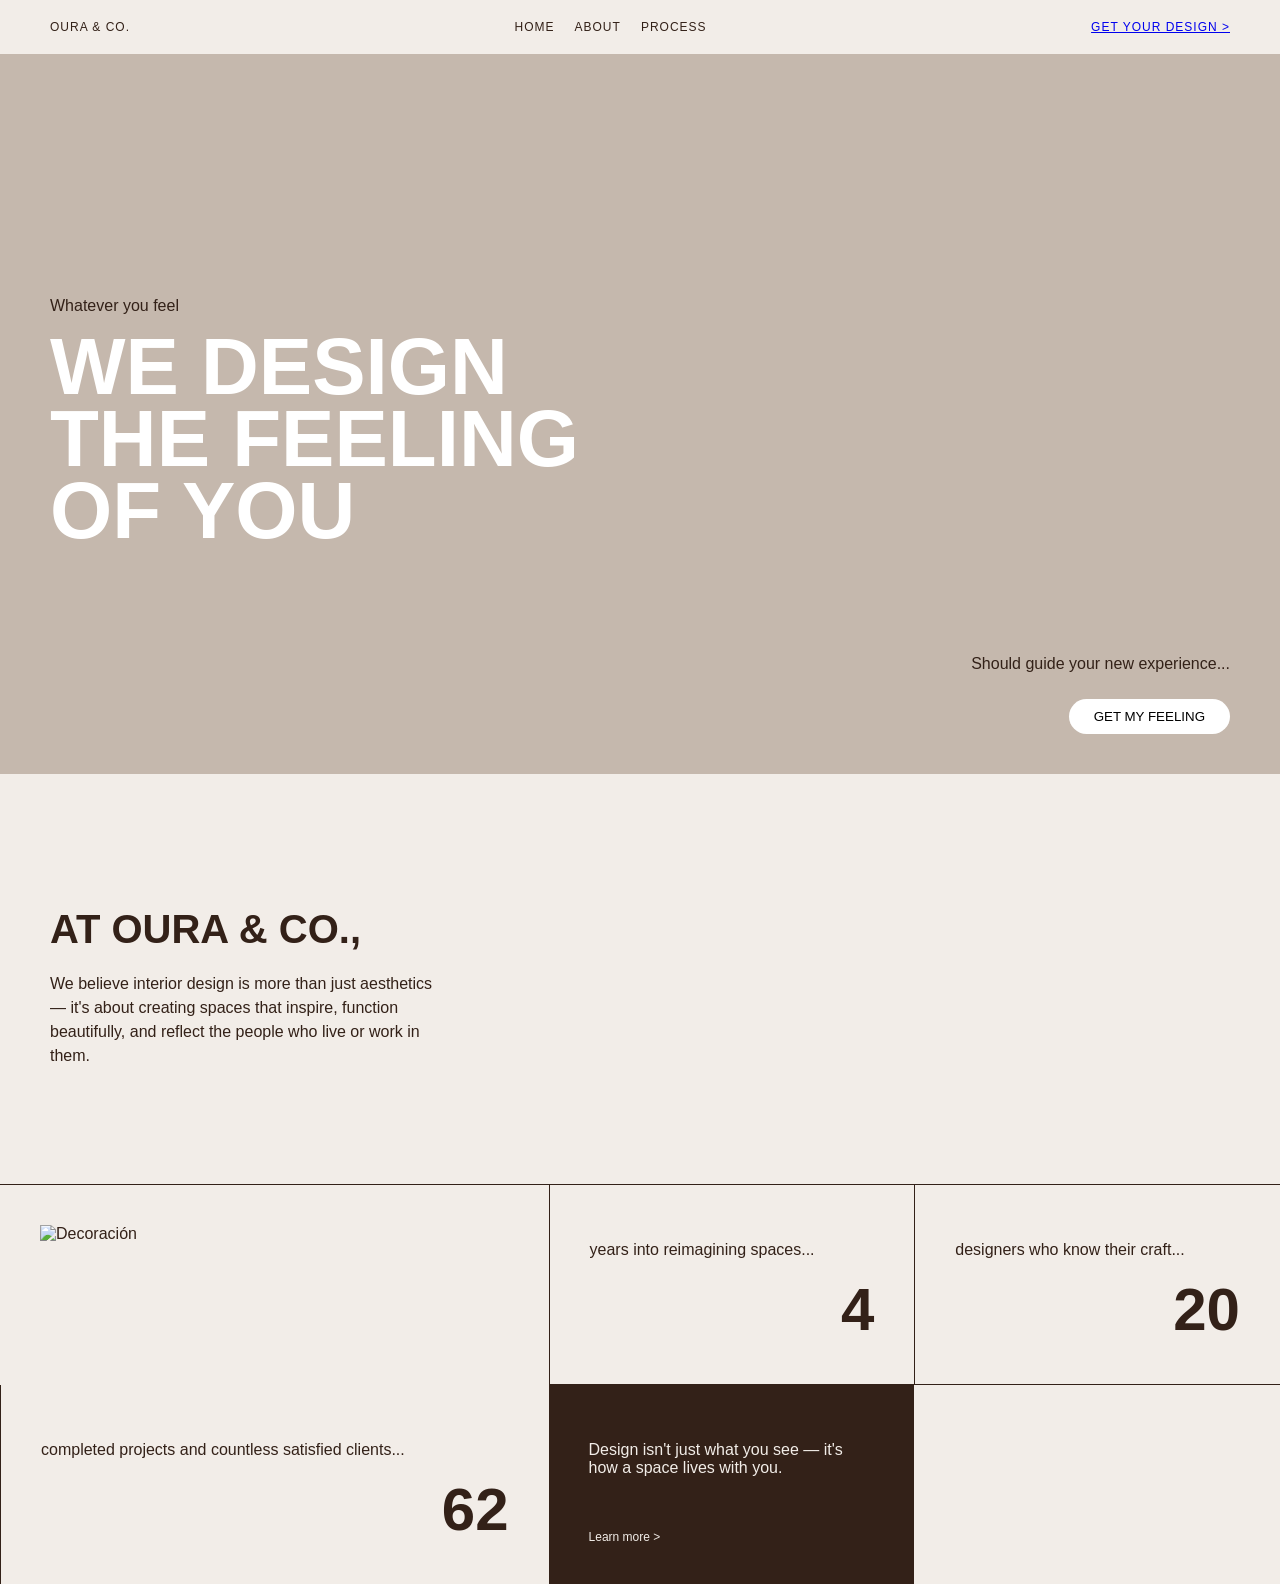
==== index.html @ 947e29e9 "primer avance 21-04-26" ====
<!DOCTYPE html>
<html lang="es">
<head>
    <meta charset="UTF-8">
    <meta name="viewport" content="width=device-width, initial-scale=1.0">
    <title>Oura & Co. - Landing Page</title>
    <link rel="stylesheet" href="styles.css">
</head>
<body>

    <nav class="navbar">
        <div class="logo">OURA & CO.</div>
        <ul class="nav-links">
            <li><a href="#">HOME</a></li>
            <li><a href="#">ABOUT</a></li>
            <li><a href="#">PROCESS</a></li>
        </ul>
        <a href="#" class="nav-cta">GET YOUR DESIGN ></a>
    </nav>

    <header class="hero">
        <div class="hero-content">
            <p class="hero-subtitle">Whatever you feel</p>
            <h1 class="hero-title">WE DESIGN THE FEELING OF YOU</h1>
        </div>
        <div class="hero-footer">
            <p>Should guide your new experience...</p>
            <button class="btn-primary">GET MY FEELING</button>
        </div>
    </header>

    <section class="intro">
        <div class="intro-text">
            <h2>AT <span>OURA & CO.,</span></h2>
            <p>We believe interior design is more than just aesthetics — it's about creating spaces that inspire, function beautifully, and reflect the people who live or work in them.</p>
        </div>
    </section>

    <section class="stats-grid">
        <div class="grid-item image-box">
            <img src="AQUI AGREGAS LA IMAGEN" alt="Decoración">
        </div>
        <div class="grid-item border-left border-bottom">
            <p>years into reimagining spaces...</p>
            <span class="number">4</span>
        </div>
        <div class="grid-item border-left border-bottom">
            <p>designers who know their craft...</p>
            <span class="number">20</span>
        </div>
        <div class="grid-item border-left">
            <p>completed projects and countless satisfied clients...</p>
            <span class="number">62</span>
        </div>
        <div class="grid-item dark-box">
            <p>Design isn't just what you see — it's how a space lives with you.</p>
            <a href="#">Learn more ></a>
        </div>
    </section>

</body>
</html>
---- styles.css ----
/* Configuración General */
body {
    margin: 0;
    padding: 0;
    font-family: Arial, sans-serif;
    background-color: #f2ede8; 
    color: #332118; 
}

/* Navegación */
.navbar {
    display: flex;
    justify-content: space-between;
    align-items: center;
    padding: 20px 50px;
    font-size: 12px;
    letter-spacing: 1px;
}

.nav-links {
    list-style: none;
    display: flex;
    gap: 20px;
    margin: 0;
    padding: 0;
}

.nav-links a {
    text-decoration: none;
    color: #332118;
}

/* Hero Section */
.hero {
    height: 80vh;
    background-color: #c5b8ad; 
    display: flex;
    flex-direction: column;
    justify-content: center;
    padding: 0 50px;
    position: relative;
}

.hero-title {
    font-size: 80px;
    line-height: 0.9;
    margin: 0;
    max-width: 600px;
    color: #fff;
}

.hero-footer {
    position: absolute;
    bottom: 40px;
    right: 50px;
    text-align: right;
    max-width: 300px;
}

.btn-primary {
    background: #fff;
    border: none;
    padding: 10px 25px;
    border-radius: 20px;
    cursor: pointer;
    margin-top: 10px;
}

/* Intro Section */
.intro {
    padding: 100px 50px;
}

.intro h2 {
    font-size: 40px;
    margin-bottom: 20px;
}

.intro p {
    max-width: 400px;
    line-height: 1.5;
}

.stats-grid {
    display: grid;
    grid-template-columns: 1.5fr 1fr 1fr; 
    border-top: 1px solid #332118;
}

.grid-item {
    padding: 40px;
    display: flex;
    flex-direction: column;
    justify-content: space-between;
}

.border-left { border-left: 1px solid #332118; }
.border-bottom { border-bottom: 1px solid #332118; }

.number {
    font-size: 60px;
    font-weight: bold;
    align-self: flex-end;
}

.image-box img {
    width: 100%;
    height: auto;
}

.dark-box {
    background-color: #332118;
    color: #f2ede8;
}

.dark-box a {
    color: #f2ede8;
    text-decoration: none;
    font-size: 12px;
}
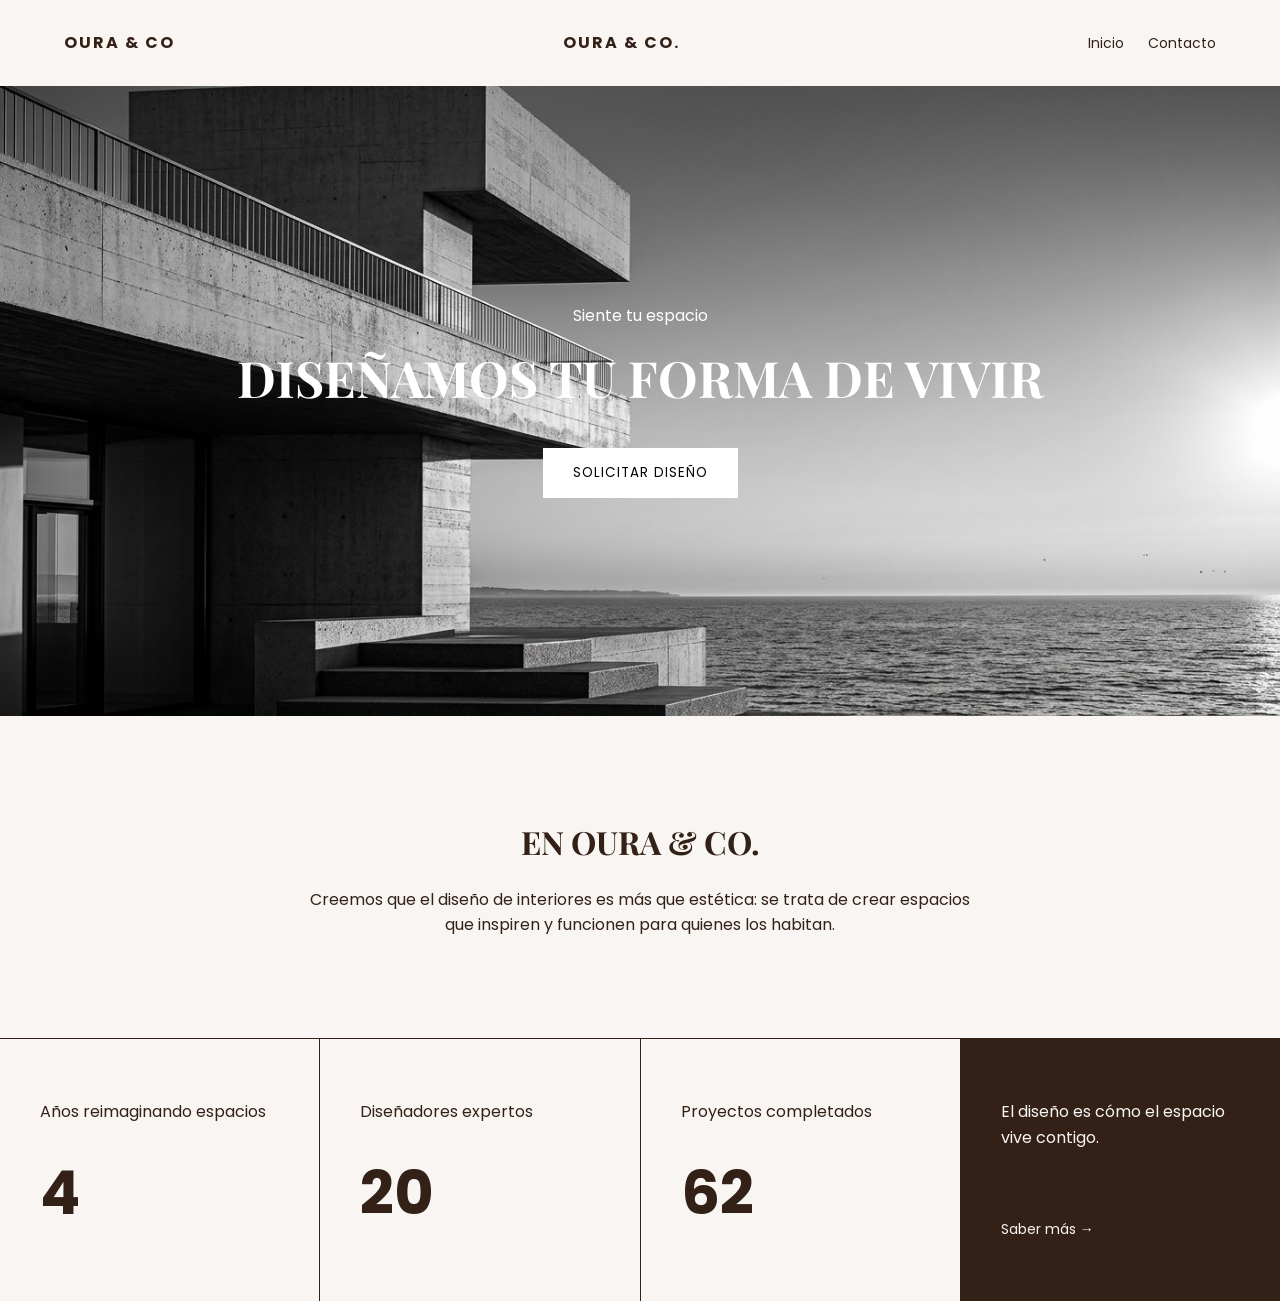
==== commit 9a256edd: "cambios en clase" ====
--- a/index.html
+++ b/index.html
@@ -3,58 +3,50 @@
 <head>
     <meta charset="UTF-8">
     <meta name="viewport" content="width=device-width, initial-scale=1.0">
-    <title>Oura & Co. - Landing Page</title>
+    <title>Oura & Co | Diseño de Interiores</title>
     <link rel="stylesheet" href="styles.css">
+    <link href="https://fonts.googleapis.com/css2?family=Playfair+Display:wght@700&family=Poppins:wght@300;400&display=swap" rel="stylesheet">
 </head>
 <body>
 
-    <nav class="navbar">
+    <nav class="navegacion">
+        <div class="logo"><a href="index.html" class="logo_link">OURA & CO</a></div>
         <div class="logo">OURA & CO.</div>
-        <ul class="nav-links">
-            <li><a href="#">HOME</a></li>
-            <li><a href="#">ABOUT</a></li>
-            <li><a href="#">PROCESS</a></li>
-        </ul>
-        <a href="#" class="nav-cta">GET YOUR DESIGN ></a>
+        <div class="enlaces">
+            <a href="inicio.html">Inicio</a>
+            <a href="contacto.html">Contacto</a>
+        </div>
     </nav>
 
-    <header class="hero">
-        <div class="hero-content">
-            <p class="hero-subtitle">Whatever you feel</p>
-            <h1 class="hero-title">WE DESIGN THE FEELING OF YOU</h1>
-        </div>
-        <div class="hero-footer">
-            <p>Should guide your new experience...</p>
-            <button class="btn-primary">GET MY FEELING</button>
+    <header class="portada">
+        <div class="contenido-portada">
+            <p>Siente tu espacio</p>
+            <h1>DISEÑAMOS TU FORMA DE VIVIR</h1>
+            <button class="boton">SOLICITAR DISEÑO</button>
         </div>
     </header>
 
-    <section class="intro">
-        <div class="intro-text">
-            <h2>AT <span>OURA & CO.,</span></h2>
-            <p>We believe interior design is more than just aesthetics — it's about creating spaces that inspire, function beautifully, and reflect the people who live or work in them.</p>
-        </div>
+    <section class="introduccion">
+        <h2>EN OURA & CO.</h2>
+        <p>Creemos que el diseño de interiores es más que estética: se trata de crear espacios que inspiren y funcionen para quienes los habitan.</p>
     </section>
 
-    <section class="stats-grid">
-        <div class="grid-item image-box">
-            <img src="AQUI AGREGAS LA IMAGEN" alt="Decoración">
+    <section class="estadisticas">
+        <div class="caja-estadistica">
+            <p>Años reimaginando espacios</p>
+            <span class="numero">4</span>
         </div>
-        <div class="grid-item border-left border-bottom">
-            <p>years into reimagining spaces...</p>
-            <span class="number">4</span>
+        <div class="caja-estadistica">
+            <p>Diseñadores expertos</p>
+            <span class="numero">20</span>
         </div>
-        <div class="grid-item border-left border-bottom">
-            <p>designers who know their craft...</p>
-            <span class="number">20</span>
+        <div class="caja-estadistica">
+            <p>Proyectos completados</p>
+            <span class="numero">62</span>
         </div>
-        <div class="grid-item border-left">
-            <p>completed projects and countless satisfied clients...</p>
-            <span class="number">62</span>
-        </div>
-        <div class="grid-item dark-box">
-            <p>Design isn't just what you see — it's how a space lives with you.</p>
-            <a href="#">Learn more ></a>
+        <div class="caja-oscura">
+            <p>El diseño es cómo el espacio vive contigo.</p>
+            <a href="#">Saber más →</a>
         </div>
     </section>
 
--- a/styles.css
+++ b/styles.css
@@ -1,120 +1,120 @@
-/* Configuración General */
-body {
+/* Reset básico */
+* {
     margin: 0;
     padding: 0;
-    font-family: Arial, sans-serif;
-    background-color: #f2ede8; 
-    color: #332118; 
+    box-sizing: border-box;
+}
+
+body {
+    font-family: 'Poppins', sans-serif;
+    background-color: #f8f5f2;
+    color: #332118;
+    line-height: 1.6;
 }
 
 /* Navegación */
-.navbar {
+.navegacion {
+    background-position: center; 
     display: flex;
     justify-content: space-between;
     align-items: center;
-    padding: 20px 50px;
-    font-size: 12px;
+    padding: 30px 5%;
+}
+
+.logo {
+    font-weight: bold;
+    letter-spacing: 2px;
+}
+.logo_link{
+    text-decoration: none;
+}
+
+.logo_link{
+    color: #332118;
+}
+
+.enlaces a {
+    text-decoration: none;
+    color: #332118;
+    margin-left: 20px;
+    font-size: 14px;
+}
+
+.portada {
+    background-image: url("imagenes/image-ban.png");
+    background-repeat: no-repeat;
+    background-size: cover; 
+    height: 70vh;
+    background-size: cover;
+    background-position: center;
+    display: flex;
+    align-items: center;
+    justify-content: center;
+    text-align: center;
+    color: white;
+}
+
+.contenido-portada h1 {
+    font-family: 'Playfair Display', serif;
+    font-size: 50px;
+    margin: 10px 0 30px;
+}
+
+.boton {
+    background-color: white;
+    border: none;
+    padding: 15px 30px;
+    cursor: pointer;
+    font-family: 'Poppins', sans-serif;
     letter-spacing: 1px;
 }
 
-.nav-links {
-    list-style: none;
-    display: flex;
-    gap: 20px;
-    margin: 0;
-    padding: 0;
+/* Sección Intro */
+.introduccion {
+    padding: 100px 5%;
+    text-align: center;
+    max-width: 800px;
+    margin: 0 auto;
 }
 
-.nav-links a {
-    text-decoration: none;
-    color: #332118;
-}
-
-/* Hero Section */
-.hero {
-    height: 80vh;
-    background-color: #c5b8ad; 
-    display: flex;
-    flex-direction: column;
-    justify-content: center;
-    padding: 0 50px;
-    position: relative;
-}
-
-.hero-title {
-    font-size: 80px;
-    line-height: 0.9;
-    margin: 0;
-    max-width: 600px;
-    color: #fff;
-}
-
-.hero-footer {
-    position: absolute;
-    bottom: 40px;
-    right: 50px;
-    text-align: right;
-    max-width: 300px;
-}
-
-.btn-primary {
-    background: #fff;
-    border: none;
-    padding: 10px 25px;
-    border-radius: 20px;
-    cursor: pointer;
-    margin-top: 10px;
-}
-
-/* Intro Section */
-.intro {
-    padding: 100px 50px;
-}
-
-.intro h2 {
-    font-size: 40px;
+.introduccion h2 {
+    font-family: 'Playfair Display', serif;
+    font-size: 32px;
     margin-bottom: 20px;
 }
 
-.intro p {
-    max-width: 400px;
-    line-height: 1.5;
-}
-
-.stats-grid {
-    display: grid;
-    grid-template-columns: 1.5fr 1fr 1fr; 
+/* Estadísticas */
+.estadisticas {
+    display: flex;
+    flex-wrap: wrap;
     border-top: 1px solid #332118;
 }
 
-.grid-item {
-    padding: 40px;
+.caja-estadistica, .caja-oscura {
+    flex: 1;
+    min-width: 250px;
+    padding: 60px 40px;
+    border-right: 1px solid #332118;
     display: flex;
     flex-direction: column;
     justify-content: space-between;
 }
 
-.border-left { border-left: 1px solid #332118; }
-.border-bottom { border-bottom: 1px solid #332118; }
-
-.number {
+.numero {
     font-size: 60px;
     font-weight: bold;
-    align-self: flex-end;
+    margin-top: 20px;
 }
 
-.image-box img {
-    width: 100%;
-    height: auto;
+.caja-oscura {
+    background-color: #332118;
+    color: #f8f5f2;
+    border-right: none;
 }
 
-.dark-box {
-    background-color: #332118;
-    color: #f2ede8;
-}
-
-.dark-box a {
-    color: #f2ede8;
+.caja-oscura a {
+    color: #f8f5f2;
     text-decoration: none;
-    font-size: 12px;
+    margin-top: 20px;
+    font-size: 14px;
 }
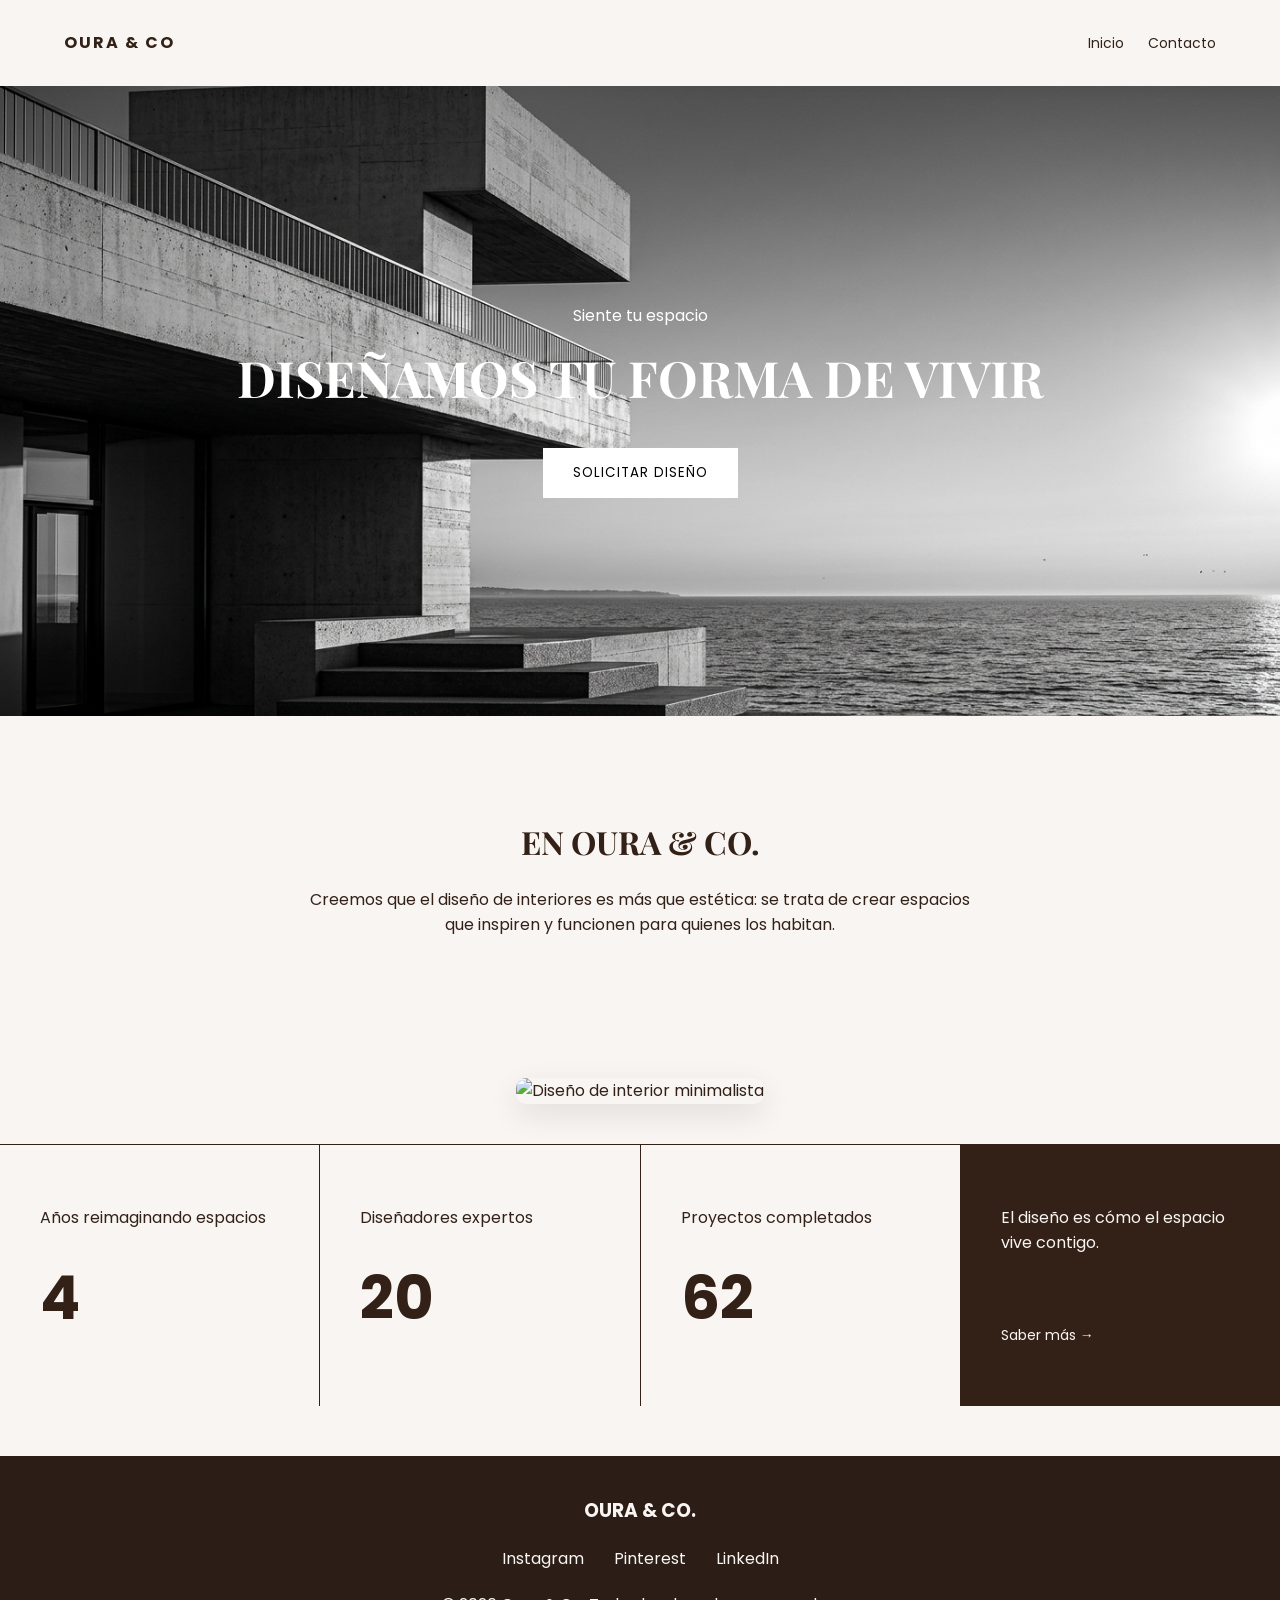
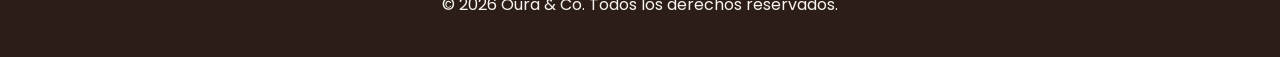
==== commit df66bcfd: "Add files via upload" ====
--- a/index.html
+++ b/index.html
@@ -11,7 +11,6 @@
 
     <nav class="navegacion">
         <div class="logo"><a href="index.html" class="logo_link">OURA & CO</a></div>
-        <div class="logo">OURA & CO.</div>
         <div class="enlaces">
             <a href="inicio.html">Inicio</a>
             <a href="contacto.html">Contacto</a>
@@ -26,29 +25,52 @@
         </div>
     </header>
 
-    <section class="introduccion">
-        <h2>EN OURA & CO.</h2>
-        <p>Creemos que el diseño de interiores es más que estética: se trata de crear espacios que inspiren y funcionen para quienes los habitan.</p>
-    </section>
+    <!-- CAMBIO: Etiqueta semántica <main> (Checklist 5.2) -->
+    <main>
+        <section class="introduccion">
+            <h2>EN OURA & CO.</h2>
+            <p>Creemos que el diseño de interiores es más que estética: se trata de crear espacios que inspiren y funcionen para quienes los habitan.</p>
+        </section>
 
-    <section class="estadisticas">
-        <div class="caja-estadistica">
-            <p>Años reimaginando espacios</p>
-            <span class="numero">4</span>
+        <!-- CAMBIO: Imagen añadida con estilos en línea (Checklist 5.3) -->
+        <div style="text-align: center; margin: 40px 5%;">
+            <img src="https://images.unsplash.com/photo-1600210492486-724fe5c67fb0?w=800" alt="Diseño de interior minimalista" style="max-width: 100%; border-radius: 10px; box-shadow: 0 10px 30px rgba(0,0,0,0.1);">
         </div>
-        <div class="caja-estadistica">
-            <p>Diseñadores expertos</p>
-            <span class="numero">20</span>
+
+        <section class="estadisticas">
+            <div class="caja-estadistica">
+                <p>Años reimaginando espacios</p>
+                <span class="numero">4</span>
+            </div>
+            <div class="caja-estadistica">
+                <p>Diseñadores expertos</p>
+                <span class="numero">20</span>
+            </div>
+            <div class="caja-estadistica">
+                <p>Proyectos completados</p>
+                <span class="numero">62</span>
+            </div>
+            <div class="caja-oscura">
+                <p>El diseño es cómo el espacio vive contigo.</p>
+                <a href="#">Saber más →</a>
+            </div>
+        </section>
+    </main>
+
+    <!-- CAMBIO: Etiqueta semántica <footer> y listas <ul> <li> (Checklist 5.2 y 5.3) -->
+    <footer class="pie-pagina">
+        <div class="contenido-footer">
+            <h3>OURA & CO.</h3>
+            <ul>
+                <li><a href="#">Instagram</a></li>
+                <li><a href="#">Pinterest</a></li>
+                <li><a href="#">LinkedIn</a></li>
+            </ul>
         </div>
-        <div class="caja-estadistica">
-            <p>Proyectos completados</p>
-            <span class="numero">62</span>
-        </div>
-        <div class="caja-oscura">
-            <p>El diseño es cómo el espacio vive contigo.</p>
-            <a href="#">Saber más →</a>
-        </div>
-    </section>
+        <p>&copy; 2026 Oura & Co. Todos los derechos reservados.</p>
+    </footer>
 
+    <!-- CAMBIO: Vinculación del archivo JS para interactividad -->
+    <script src="js/app.js"></script>
 </body>
 </html>
--- a/styles.css
+++ b/styles.css
@@ -1,4 +1,3 @@
-/* Reset básico */
 * {
     margin: 0;
     padding: 0;
@@ -12,9 +11,17 @@
     line-height: 1.6;
 }
 
-/* Navegación */
+html {
+    scroll-behavior: smooth;
+}
+
 .navegacion {
-    background-position: center; 
+    position: sticky;
+    top: 0;
+    background-color: rgba(248, 245, 242, 0.95);
+    z-index: 1000;
+    backdrop-filter: blur(5px);
+    box-shadow: 0 2px 15px rgba(0,0,0,0.05);
     display: flex;
     justify-content: space-between;
     align-items: center;
@@ -25,11 +32,9 @@
     font-weight: bold;
     letter-spacing: 2px;
 }
-.logo_link{
+
+.logo_link {
     text-decoration: none;
-}
-
-.logo_link{
     color: #332118;
 }
 
@@ -45,7 +50,6 @@
     background-repeat: no-repeat;
     background-size: cover; 
     height: 70vh;
-    background-size: cover;
     background-position: center;
     display: flex;
     align-items: center;
@@ -67,9 +71,15 @@
     cursor: pointer;
     font-family: 'Poppins', sans-serif;
     letter-spacing: 1px;
+    transition: all 0.3s ease;
 }
 
-/* Sección Intro */
+.boton:hover {
+    transform: scale(1.05);
+    background-color: #523b2c;
+    color: white;
+}
+
 .introduccion {
     padding: 100px 5%;
     text-align: center;
@@ -83,7 +93,6 @@
     margin-bottom: 20px;
 }
 
-/* Estadísticas */
 .estadisticas {
     display: flex;
     flex-wrap: wrap;
@@ -98,6 +107,12 @@
     display: flex;
     flex-direction: column;
     justify-content: space-between;
+    transition: transform 0.3s ease, box-shadow 0.3s ease;
+}
+
+.caja-estadistica:hover {
+    transform: translateY(-10px);
+    box-shadow: 0 15px 30px rgba(0,0,0,0.08);
 }
 
 .numero {
@@ -117,4 +132,67 @@
     text-decoration: none;
     margin-top: 20px;
     font-size: 14px;
+}
+
+@keyframes fadeInUp {
+    from {
+        opacity: 0;
+        transform: translateY(30px);
+    }
+    to {
+        opacity: 1;
+        transform: translateY(0);
+    }
+}
+
+.animar-entrada {
+    animation: fadeInUp 1s ease-out forwards;
+    opacity: 0;
+}
+
+.pie-pagina {
+    background-color: #2c1e16;
+    color: #f8f5f2;
+    text-align: center;
+    padding: 40px 5%;
+    margin-top: 50px;
+}
+
+.pie-pagina ul {
+    list-style: none;
+    display: flex;
+    justify-content: center;
+    gap: 30px;
+    margin: 20px 0;
+}
+
+.pie-pagina a {
+    color: #f8f5f2;
+    text-decoration: none;
+    transition: color 0.3s ease;
+}
+
+.pie-pagina a:hover {
+    color: #a89485;
+}
+
+@media (max-width: 768px) {
+    .navegacion {
+        flex-direction: column;
+        gap: 15px;
+        padding: 20px 5%;
+    }
+    
+    .contenido-portada h1 {
+        font-size: 35px;
+    }
+    
+    .estadisticas {
+        flex-direction: column;
+    }
+    
+    .caja-estadistica, .caja-oscura {
+        border-right: none;
+        border-bottom: 1px solid #332118;
+    }
 }
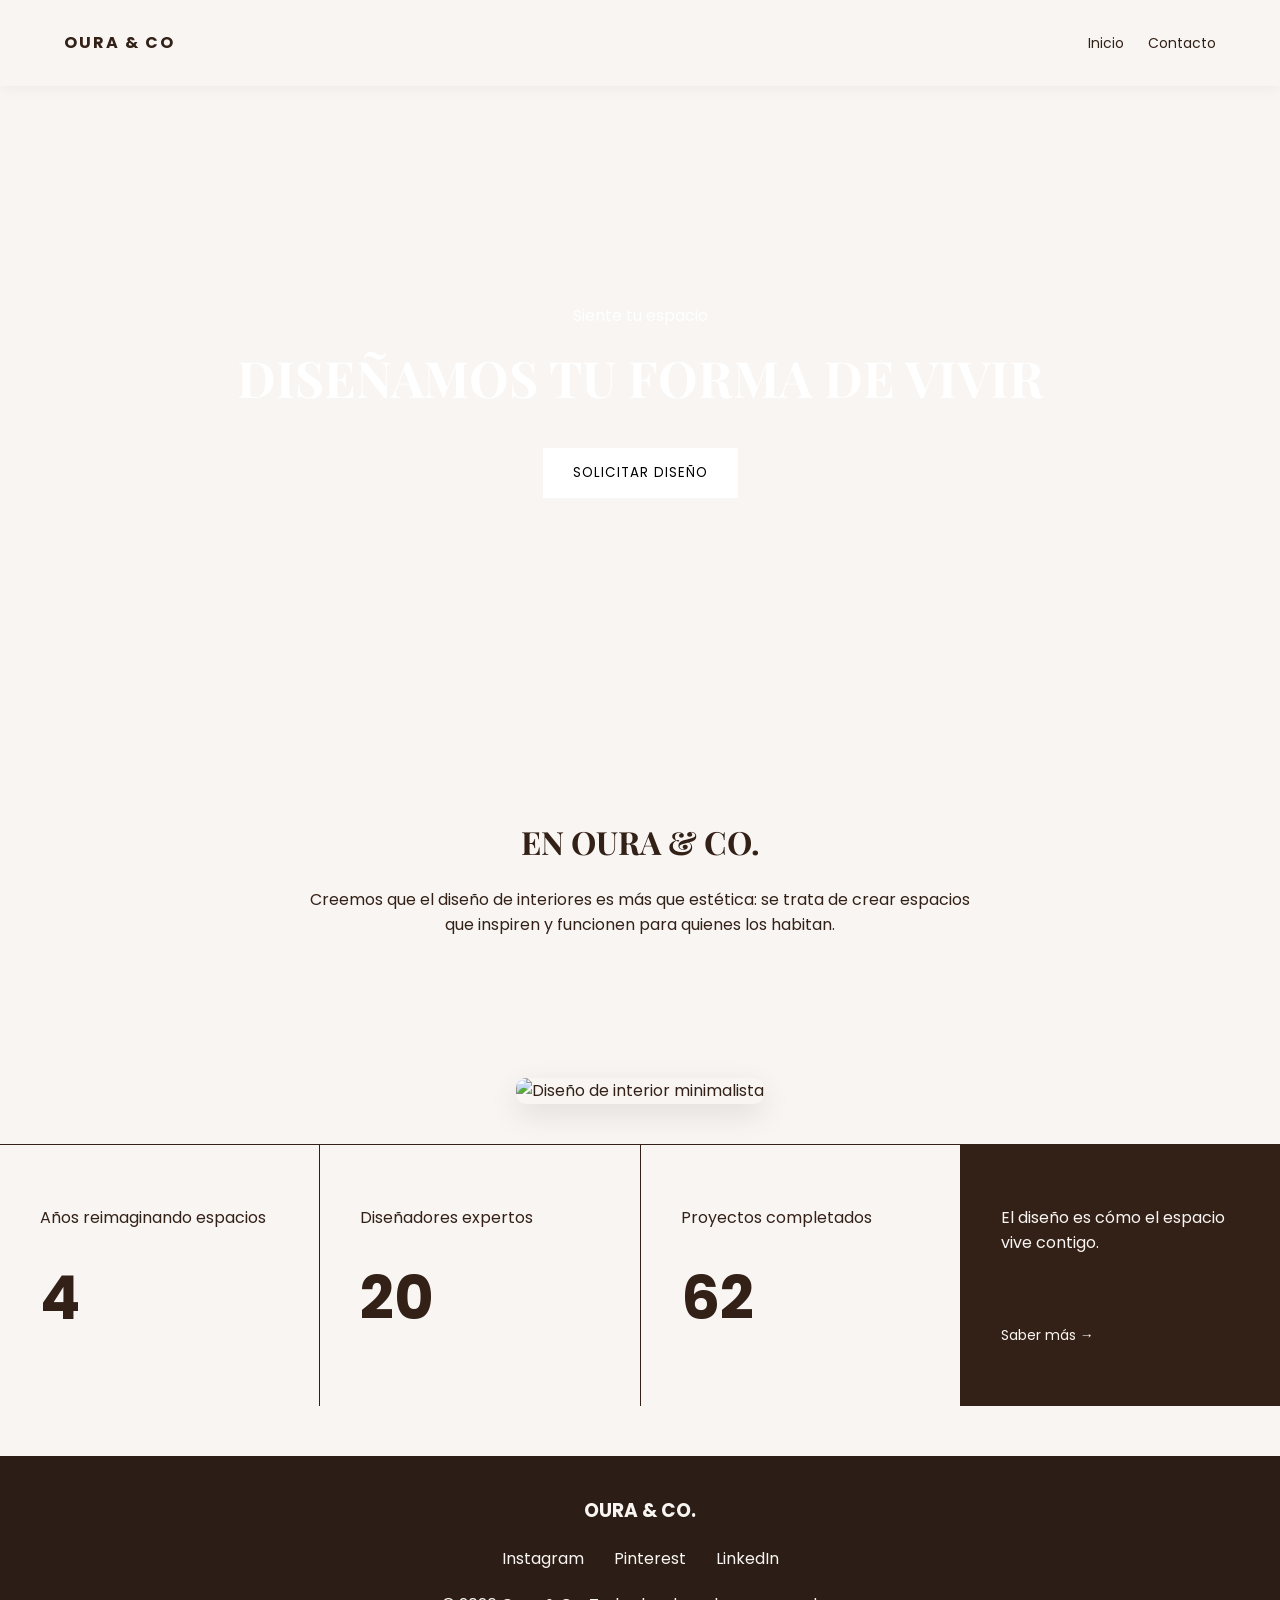
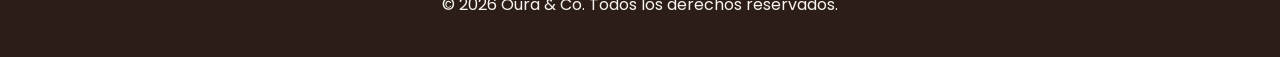
==== commit d68cf916: "Add files via upload" ====
--- a/index.html
+++ b/index.html
@@ -4,7 +4,7 @@
     <meta charset="UTF-8">
     <meta name="viewport" content="width=device-width, initial-scale=1.0">
     <title>Oura & Co | Diseño de Interiores</title>
-    <link rel="stylesheet" href="styles.css">
+    <link rel="stylesheet" href="css/styles.css">
     <link href="https://fonts.googleapis.com/css2?family=Playfair+Display:wght@700&family=Poppins:wght@300;400&display=swap" rel="stylesheet">
 </head>
 <body>
--- a/css/styles.css
+++ b/css/styles.css
@@ -0,0 +1,198 @@
+* {
+    margin: 0;
+    padding: 0;
+    box-sizing: border-box;
+}
+
+body {
+    font-family: 'Poppins', sans-serif;
+    background-color: #f8f5f2;
+    color: #332118;
+    line-height: 1.6;
+}
+
+html {
+    scroll-behavior: smooth;
+}
+
+.navegacion {
+    position: sticky;
+    top: 0;
+    background-color: rgba(248, 245, 242, 0.95);
+    z-index: 1000;
+    backdrop-filter: blur(5px);
+    box-shadow: 0 2px 15px rgba(0,0,0,0.05);
+    display: flex;
+    justify-content: space-between;
+    align-items: center;
+    padding: 30px 5%;
+}
+
+.logo {
+    font-weight: bold;
+    letter-spacing: 2px;
+}
+
+.logo_link {
+    text-decoration: none;
+    color: #332118;
+}
+
+.enlaces a {
+    text-decoration: none;
+    color: #332118;
+    margin-left: 20px;
+    font-size: 14px;
+}
+
+.portada {
+    background-image: url("imagenes/image-ban.png");
+    background-repeat: no-repeat;
+    background-size: cover; 
+    height: 70vh;
+    background-position: center;
+    display: flex;
+    align-items: center;
+    justify-content: center;
+    text-align: center;
+    color: white;
+}
+
+.contenido-portada h1 {
+    font-family: 'Playfair Display', serif;
+    font-size: 50px;
+    margin: 10px 0 30px;
+}
+
+.boton {
+    background-color: white;
+    border: none;
+    padding: 15px 30px;
+    cursor: pointer;
+    font-family: 'Poppins', sans-serif;
+    letter-spacing: 1px;
+    transition: all 0.3s ease;
+}
+
+.boton:hover {
+    transform: scale(1.05);
+    background-color: #523b2c;
+    color: white;
+}
+
+.introduccion {
+    padding: 100px 5%;
+    text-align: center;
+    max-width: 800px;
+    margin: 0 auto;
+}
+
+.introduccion h2 {
+    font-family: 'Playfair Display', serif;
+    font-size: 32px;
+    margin-bottom: 20px;
+}
+
+.estadisticas {
+    display: flex;
+    flex-wrap: wrap;
+    border-top: 1px solid #332118;
+}
+
+.caja-estadistica, .caja-oscura {
+    flex: 1;
+    min-width: 250px;
+    padding: 60px 40px;
+    border-right: 1px solid #332118;
+    display: flex;
+    flex-direction: column;
+    justify-content: space-between;
+    transition: transform 0.3s ease, box-shadow 0.3s ease;
+}
+
+.caja-estadistica:hover {
+    transform: translateY(-10px);
+    box-shadow: 0 15px 30px rgba(0,0,0,0.08);
+}
+
+.numero {
+    font-size: 60px;
+    font-weight: bold;
+    margin-top: 20px;
+}
+
+.caja-oscura {
+    background-color: #332118;
+    color: #f8f5f2;
+    border-right: none;
+}
+
+.caja-oscura a {
+    color: #f8f5f2;
+    text-decoration: none;
+    margin-top: 20px;
+    font-size: 14px;
+}
+
+@keyframes fadeInUp {
+    from {
+        opacity: 0;
+        transform: translateY(30px);
+    }
+    to {
+        opacity: 1;
+        transform: translateY(0);
+    }
+}
+
+.animar-entrada {
+    animation: fadeInUp 1s ease-out forwards;
+    opacity: 0;
+}
+
+.pie-pagina {
+    background-color: #2c1e16;
+    color: #f8f5f2;
+    text-align: center;
+    padding: 40px 5%;
+    margin-top: 50px;
+}
+
+.pie-pagina ul {
+    list-style: none;
+    display: flex;
+    justify-content: center;
+    gap: 30px;
+    margin: 20px 0;
+}
+
+.pie-pagina a {
+    color: #f8f5f2;
+    text-decoration: none;
+    transition: color 0.3s ease;
+}
+
+.pie-pagina a:hover {
+    color: #a89485;
+}
+
+@media (max-width: 768px) {
+    .navegacion {
+        flex-direction: column;
+        gap: 15px;
+        padding: 20px 5%;
+    }
+    
+    .contenido-portada h1 {
+        font-size: 35px;
+    }
+    
+    .estadisticas {
+        flex-direction: column;
+    }
+    
+    .caja-estadistica, .caja-oscura {
+        border-right: none;
+        border-bottom: 1px solid #332118;
+    }
+}
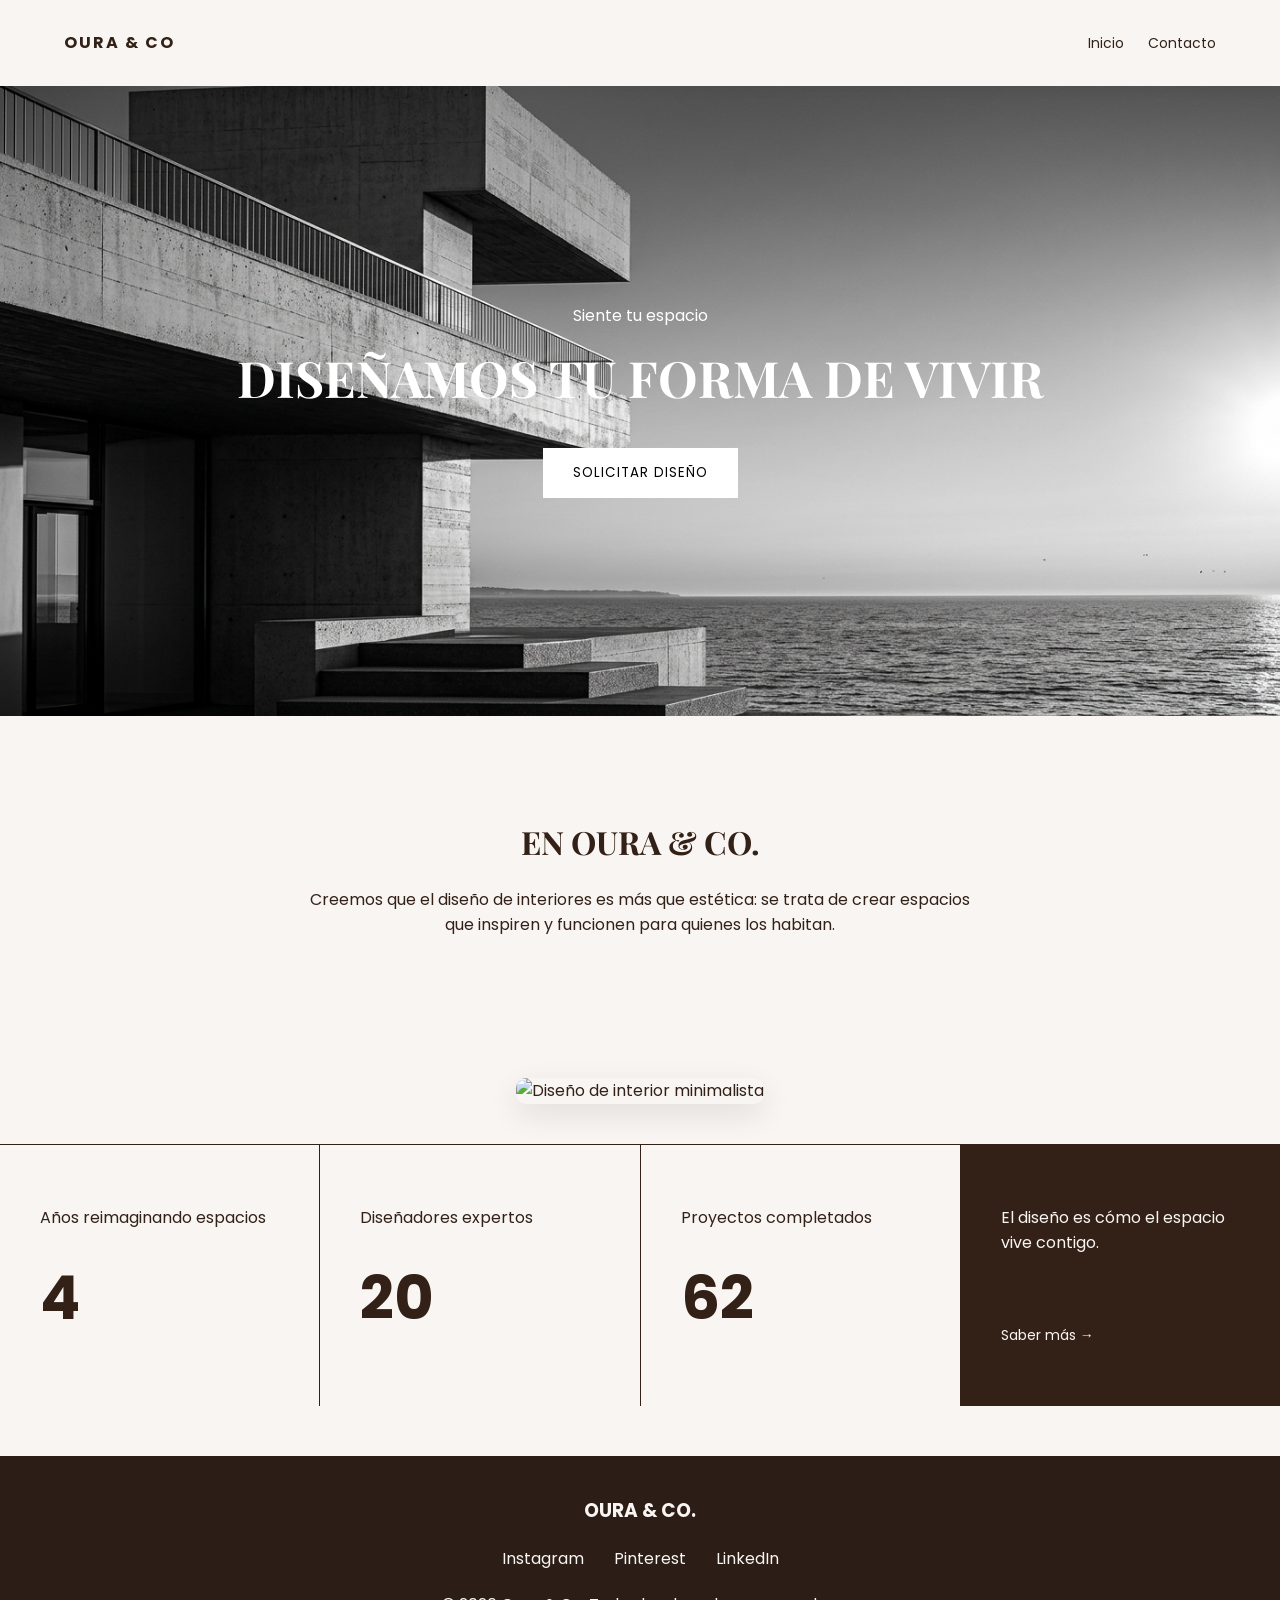
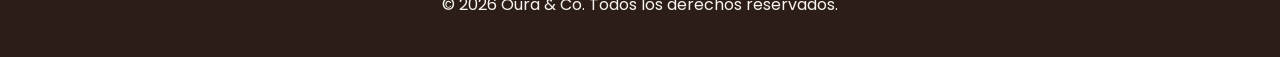
==== commit 2be1568c: "Add files via upload" ====
--- a/index.html
+++ b/index.html
@@ -4,7 +4,7 @@
     <meta charset="UTF-8">
     <meta name="viewport" content="width=device-width, initial-scale=1.0">
     <title>Oura & Co | Diseño de Interiores</title>
-    <link rel="stylesheet" href="css/styles.css">
+    <link rel="stylesheet" href="styles.css">
     <link href="https://fonts.googleapis.com/css2?family=Playfair+Display:wght@700&family=Poppins:wght@300;400&display=swap" rel="stylesheet">
 </head>
 <body>
--- a/styles.css
+++ b/styles.css
@@ -0,0 +1,198 @@
+* {
+    margin: 0;
+    padding: 0;
+    box-sizing: border-box;
+}
+
+body {
+    font-family: 'Poppins', sans-serif;
+    background-color: #f8f5f2;
+    color: #332118;
+    line-height: 1.6;
+}
+
+html {
+    scroll-behavior: smooth;
+}
+
+.navegacion {
+    position: sticky;
+    top: 0;
+    background-color: rgba(248, 245, 242, 0.95);
+    z-index: 1000;
+    backdrop-filter: blur(5px);
+    box-shadow: 0 2px 15px rgba(0,0,0,0.05);
+    display: flex;
+    justify-content: space-between;
+    align-items: center;
+    padding: 30px 5%;
+}
+
+.logo {
+    font-weight: bold;
+    letter-spacing: 2px;
+}
+
+.logo_link {
+    text-decoration: none;
+    color: #332118;
+}
+
+.enlaces a {
+    text-decoration: none;
+    color: #332118;
+    margin-left: 20px;
+    font-size: 14px;
+}
+
+.portada {
+    background-image: url("imagenes/image-ban.png");
+    background-repeat: no-repeat;
+    background-size: cover; 
+    height: 70vh;
+    background-position: center;
+    display: flex;
+    align-items: center;
+    justify-content: center;
+    text-align: center;
+    color: white;
+}
+
+.contenido-portada h1 {
+    font-family: 'Playfair Display', serif;
+    font-size: 50px;
+    margin: 10px 0 30px;
+}
+
+.boton {
+    background-color: white;
+    border: none;
+    padding: 15px 30px;
+    cursor: pointer;
+    font-family: 'Poppins', sans-serif;
+    letter-spacing: 1px;
+    transition: all 0.3s ease;
+}
+
+.boton:hover {
+    transform: scale(1.05);
+    background-color: #523b2c;
+    color: white;
+}
+
+.introduccion {
+    padding: 100px 5%;
+    text-align: center;
+    max-width: 800px;
+    margin: 0 auto;
+}
+
+.introduccion h2 {
+    font-family: 'Playfair Display', serif;
+    font-size: 32px;
+    margin-bottom: 20px;
+}
+
+.estadisticas {
+    display: flex;
+    flex-wrap: wrap;
+    border-top: 1px solid #332118;
+}
+
+.caja-estadistica, .caja-oscura {
+    flex: 1;
+    min-width: 250px;
+    padding: 60px 40px;
+    border-right: 1px solid #332118;
+    display: flex;
+    flex-direction: column;
+    justify-content: space-between;
+    transition: transform 0.3s ease, box-shadow 0.3s ease;
+}
+
+.caja-estadistica:hover {
+    transform: translateY(-10px);
+    box-shadow: 0 15px 30px rgba(0,0,0,0.08);
+}
+
+.numero {
+    font-size: 60px;
+    font-weight: bold;
+    margin-top: 20px;
+}
+
+.caja-oscura {
+    background-color: #332118;
+    color: #f8f5f2;
+    border-right: none;
+}
+
+.caja-oscura a {
+    color: #f8f5f2;
+    text-decoration: none;
+    margin-top: 20px;
+    font-size: 14px;
+}
+
+@keyframes fadeInUp {
+    from {
+        opacity: 0;
+        transform: translateY(30px);
+    }
+    to {
+        opacity: 1;
+        transform: translateY(0);
+    }
+}
+
+.animar-entrada {
+    animation: fadeInUp 1s ease-out forwards;
+    opacity: 0;
+}
+
+.pie-pagina {
+    background-color: #2c1e16;
+    color: #f8f5f2;
+    text-align: center;
+    padding: 40px 5%;
+    margin-top: 50px;
+}
+
+.pie-pagina ul {
+    list-style: none;
+    display: flex;
+    justify-content: center;
+    gap: 30px;
+    margin: 20px 0;
+}
+
+.pie-pagina a {
+    color: #f8f5f2;
+    text-decoration: none;
+    transition: color 0.3s ease;
+}
+
+.pie-pagina a:hover {
+    color: #a89485;
+}
+
+@media (max-width: 768px) {
+    .navegacion {
+        flex-direction: column;
+        gap: 15px;
+        padding: 20px 5%;
+    }
+    
+    .contenido-portada h1 {
+        font-size: 35px;
+    }
+    
+    .estadisticas {
+        flex-direction: column;
+    }
+    
+    .caja-estadistica, .caja-oscura {
+        border-right: none;
+        border-bottom: 1px solid #332118;
+    }
+}
